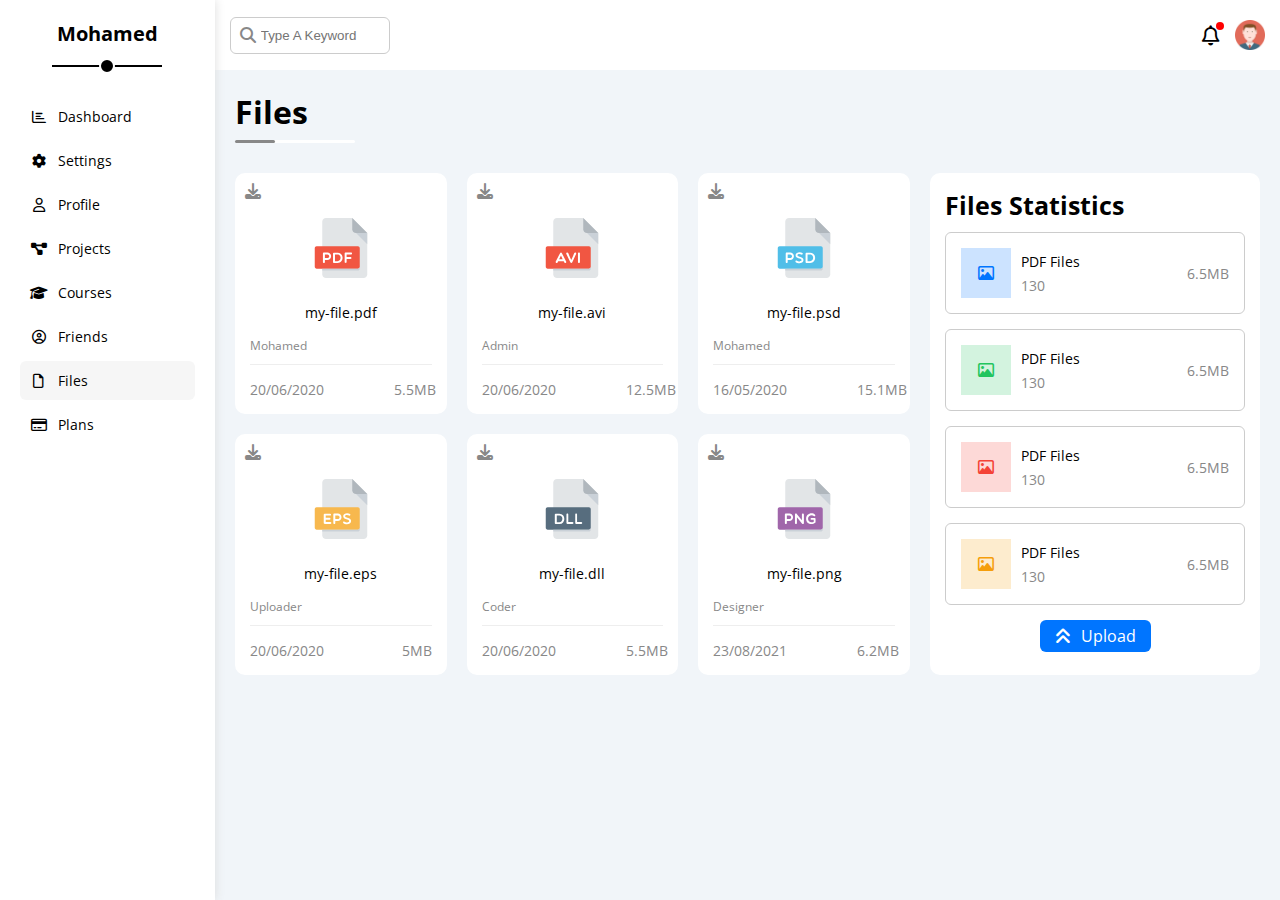
==== files.html @ 70c1d585 "Finish Project" ====
<!DOCTYPE html>
<html lang="en">
  <head>
    <meta charset="UTF-8" />
    <meta name="viewport" content="width=device-width, initial-scale=1.0" />
    <title>Files</title>
    <link rel="icon" type="image/x-icon" href="imgs/files.ico">
    <link rel="stylesheet" href="css/all.min.css" />
    <link rel="stylesheet" href="css/framework.css" />
    <link rel="stylesheet" href="css/master.css" />
    <link rel="preconnect" href="https://fonts.googleapis.com" />
    <link rel="preconnect" href="https://fonts.gstatic.com" crossorigin />
    <link
      href="https://fonts.googleapis.com/css2?family=Open+Sans:ital,wght@0,300;0,400;0,500;0,600;0,700;0,800;1,300;1,400;1,500;1,600;1,700;1,800&family=Work+Sans:ital,wght@0,300;0,700;1,200;1,400;1,800&display=swap"
      rel="stylesheet"
    />
  </head>

  <body>
    <div class="page d-flex">
      <div class="sidebar bg-white p-20 p-relative">
        <h3 class="p-relative txt-c mt-0">Mohamed</h3>
        <ul>
          <li>
            <a
              class="d-flex align-center fs-14 c-black rad-6 p-10"
              href="index.html"
            >
              <i class="fa-regular fa-chart-bar fa-fw"></i>
              <span class="hide-mobile">Dashboard</span>
            </a>
          </li>
          <li>
            <a
              class="d-flex align-center fs-14 c-black rad-6 p-10"
              href="settings.html"
            >
              <i class="fa-solid fa-gear fa-fw"></i>
              <span class="hide-mobile">Settings</span>
            </a>
          </li>
          <li>
            <a
              class="d-flex align-center fs-14 c-black rad-6 p-10"
              href="profile.html"
            >
              <i class="fa-regular fa-user fa-fw"></i>
              <span class="hide-mobile">Profile</span>
            </a>
          </li>
          <li>
            <a
              class=" d-flex align-center fs-14 c-black rad-6 p-10"
              href="projects.html"
            >
              <i class="fa-solid fa-diagram-project fa-fw"></i>
              <span class="hide-mobile">Projects</span>
            </a>
          </li>
          <li>
            <a
              class="d-flex align-center fs-14 c-black rad-6 p-10"
              href="courses.html"
            >
              <i class="fa-solid fa-graduation-cap fa-fw"></i>
              <span class="hide-mobile">Courses</span>
            </a>
          </li>
          <li>
            <a
              class="d-flex align-center fs-14 c-black rad-6 p-10"
              href="friends.html"
            >
              <i class="fa-regular fa-circle-user fa-fw"></i>
              <span class="hide-mobile">Friends</span>
            </a>
          </li>
          <li>
            <a
              class="active d-flex align-center fs-14 c-black rad-6 p-10"
              href="files.html"
            >
              <i class="fa-regular fa-file fa-fw"></i>
              <span class="hide-mobile">Files</span>
            </a>
          </li>
          <li>
            <a
              class="d-flex align-center fs-14 c-black rad-6 p-10"
              href="plans.html"
            >
              <i class="fa-regular fa-credit-card fa-fw"></i>
              <span class="hide-mobile">Plans</span>
            </a>
          </li>
        </ul>
      </div>
      <div class="content w-full">
        <!-- start Head -->
        <div class="head w-full p-15 between-flex bg-white">
          <div class="search p-relative">
            <input
              type="search"
              placeholder="Type A Keyword"
              class="p-10 rad-6"
            />
          </div>
          <div class="icon d-flex align-center">
            <div class="notification p-relative">
              <i class="fa-regular fa-bell fa-lg"></i>
            </div>
            <img src="imgs/avatar.png" alt="" />
          </div>
        </div>
        <!-- End Head -->
        <h1 class="p-relative">Files</h1>
        <div class="files-page d-flex gap-20 m-20">
          <div class="files m-0 d-grid gap-20 flex1">
            <div class="file-box p-relative rad-10 bg-white p-15">
              <i class="fa-solid fa-download c-grey"></i>
              <div class="txt-c mb-20 mt-30"><img class="img-60" src="imgs/pdf.svg" alt=""></div>
              <span class="d-block mb-15 fs-14 txt-c">my-file.pdf</span>
              <span class="d-block c-grey fs-12 mb-10">Mohamed</span>
              <div class="date between-flex bt-eee pt-15 c-grey fs-14 gap-70">
                <span class="d-block">20/06/2020</span>
                <span class="d-block">5.5MB</span>
              </div>
            </div>
            <div class="file-box p-relative rad-10 bg-white p-15">
              <i class="fa-solid fa-download c-grey"></i>
              <div class="txt-c mb-20 mt-30"><img class="img-60" src="imgs/avi.svg" alt=""></div>
              <span class="d-block mb-15 fs-14 txt-c">my-file.avi</span>
              <span class="d-block c-grey fs-12 mb-10">Admin</span>
              <div class="date between-flex bt-eee pt-15 c-grey fs-14 gap-70">
                <span class="d-block">20/06/2020</span>
                <span class="d-block">12.5MB</span>
              </div>
            </div>
            <div class="file-box p-relative rad-10 bg-white p-15">
              <i class="fa-solid fa-download c-grey"></i>
              <div class="txt-c mb-20 mt-30"><img class="img-60" src="imgs/psd.svg" alt=""></div>
              <span class="d-block mb-15 fs-14 txt-c">my-file.psd</span>
              <span class="d-block c-grey fs-12 mb-10">Mohamed</span>
              <div class="date between-flex bt-eee pt-15 c-grey fs-14 gap-70">
                <span class="d-block">16/05/2020</span>
                <span class="d-block">15.1MB</span>
              </div>
            </div>
            <div class="file-box p-relative rad-10 bg-white p-15">
              <i class="fa-solid fa-download c-grey"></i>
              <div class="txt-c mb-20 mt-30"><img class="img-60" src="imgs/eps.svg" alt=""></div>
              <span class="d-block mb-15 fs-14 txt-c">my-file.eps</span>
              <span class="d-block c-grey fs-12 mb-10">Uploader</span>
              <div class="date between-flex bt-eee pt-15 c-grey fs-14 gap-70">
                <span class="d-block">20/06/2020</span>
                <span class="d-block">5MB</span>
              </div>
            </div>
            <div class="file-box p-relative rad-10 bg-white p-15">
              <i class="fa-solid fa-download c-grey"></i>
              <div class="txt-c mb-20 mt-30"><img class="img-60" src="imgs/dll.svg" alt=""></div>
              <span class="d-block mb-15 fs-14 txt-c">my-file.dll</span>
              <span class="d-block c-grey fs-12 mb-10">Coder</span>
              <div class="date between-flex bt-eee pt-15 c-grey fs-14 gap-70">
                <span class="d-block">20/06/2020</span>
                <span class="d-block">5.5MB</span>
              </div>
            </div>
            <div class="file-box p-relative rad-10 bg-white p-15">
              <i class="fa-solid fa-download c-grey"></i>
              <div class="txt-c mb-20 mt-30"><img class="img-60" src="imgs/png.svg" alt=""></div>
              <span class="d-block mb-15 fs-14 txt-c">my-file.png</span>
              <span class="d-block c-grey fs-12 mb-10">Designer</span>
              <div class="date between-flex bt-eee pt-15 c-grey fs-14 gap-70">
                <span class="d-block">23/08/2021</span>
                <span class="d-block">6.2MB</span>
              </div>
            </div>
          </div>
          <div class="stat rad-10 m-0 bg-white p-15 ">
            <h3 class="fs-25 m-0 mb-10">Files Statistics</h3>
            <div class="box b-ccc align-center rad-6 p-15 w-300 mb-15">
              <i class="fa-regular fa-image  c-white center-flex square-50 mr-10"></i>
              <div class="info fs-14">
                <span class="d-block mb-5">PDF Files</span>
                <span class="d-block c-grey ">130</span>
              </div>
              <span class="d-block c-grey fs-14 ml-auto">6.5MB</span>
            </div>
            <div class="box b-ccc align-center rad-6 p-15 w-300 mb-15">
              <i class="fa-regular fa-image  c-white center-flex square-50 mr-10"></i>
              <div class="info fs-14">
                <span class="d-block mb-5">PDF Files</span>
                <span class="d-block c-grey fs-14">130</span>
              </div>
              <span class="d-block c-grey fs-14 ml-auto">6.5MB</span>
            </div>
            <div class="box b-ccc align-center rad-6 p-15 w-300 mb-15">
              <i class="fa-regular fa-image  c-white center-flex square-50 mr-10"></i>
              <div class="info fs-14">
                <span class="d-block mb-5">PDF Files</span>
                <span class="d-block c-grey fs-14">130</span>
              </div>
              <span class="d-block c-grey fs-14 ml-auto">6.5MB</span>
            </div>
            <div class="box b-ccc align-center rad-6 p-15 w-300 mb-15">
              <i class="fa-regular fa-image  c-white center-flex square-50 mr-10"></i>
              <div class="info fs-14">
                <span class="d-block mb-5">PDF Files</span>
                <span class="d-block c-grey fs-14">130</span>
              </div>
              <span class="d-block c-grey fs-14 ml-auto">6.5MB</span>
            </div>
            <a class=" c-white bg-blue center-flex w-fit  " href="#">
              <i class="fas fa-angle-double-up fa-2x go-up mr-10"></i><span class="d-block">Upload</span>
            </a>
          </div>
      </div>
    </div>
  </body>
</html>
---- css/framework.css ----
/* Start Variables */
:root {
  --main-animation: 0.7s linear;
  --main-transition: 0.3s;
  --blue-color: #0075ff;
  --blue-alt-color: #0d69d5;
  --orange-color: #f59e0b;
  --green-color: #22c55e;
  --red-color: #f44336;
  --grey-color: #888;
}
/* End Variables */
/* Start Global Rules */
html {
  scroll-behavior: smooth;
}
body {
  font-family: "Open Sans", sans-serif;
  margin: 0;
}
* {
  -webkit-box-sizing: border-box;
  -moz-box-sizing: border-box;
  box-sizing: border-box;
}
*:focus {
  outline: none;
}
a {
  text-decoration: none;
}
ul {
  list-style: none;
  margin: 0;
  padding: 0;
}
.of-hidden {
  overflow: hidden;
}
/* End Global Rules  */
/* start box */
.d-block {
  display: block;
}
.d-flex {
  display: flex;
}
.space-between {
  justify-content: space-between;
}
.f-wrap {
  flex-wrap: wrap;
}
.flex1 {
  flex: 1;
}
.flex2 {
  flex: 2;
}
.d-grid {
  display: grid;
}
.gap-5 {
  gap: 5px;
}
.gap-10 {
  gap: 10px;
}
.gap-20 {
  gap: 20px;
}
.gap-30 {
  gap: 30px;
}
.gap-40 {
  gap: 40px;
}
.gap-50 {
  gap: 50px;
}
.gap-60 {
  gap: 60px;
}
.gap-70 {
  gap: 70px;
}
.gap-80 {
  gap: 80px;
}
.gap-90 {
  gap: 90px;
}
.gap-100 {
  gap: 100px;
}
/* End box */
/* start shapes  */
.square-10{
  height: 10px;
  width: 10px;
}
.square-15{
  height: 15px;
  width: 15px;
}
.square-20{
  height: 20px;
  width: 20px;
}
.square-30{
  height: 30px;
  width: 30px;
}
.square-40{
  height: 40px;
  width: 40px;
}
.square-50{
  height: 50px;
  width: 50px;
}
.square-60{
  height: 60px;
  width: 60px;
}
/* End shapes  */
/* start  padding + Margin */
.p-5 {
  padding: 5px;
}
.p-10 {
  padding: 10px;
}
.p-15 {
  padding: 15px;
}
.p-20 {
  padding: 20px;
}
.p-30 {
  padding: 30px;
}
.p-40 {
  padding: 40px;
}
.p-50 {
  padding: 50px;
}
.pt-10 {
  padding-top: 10px;
}
.pt-15 {
  padding-top: 15px;
}
.pt-20 {
  padding-top: 20px;
}
.pt-30 {
  padding-top: 30px;
}
.pt-40 {
  padding-top: 40px;
}
.pt-50 {
  padding-top: 50px;
}
.pb-15 {
  padding-bottom: 15px;
}
.pb-10 {
  padding-bottom: 10px;
}
.pb-20 {
  padding-bottom: 20px;
}
.pb-30 {
  padding-bottom: 30px;
}
.pb-40 {
  padding-bottom: 40px;
}
.pb-50 {
  padding-bottom: 50px;
}
.pb-60 {
  padding-bottom: 60px;
}
.pl-5 {
  padding-left: 5px;
}
.pl-10 {
  padding-left: 10px;
}
.pl-20 {
  padding-left: 20px;
}
.pl-30 {
  padding-left: 30px;
}
.pl-40 {
  padding-left: 40px;
}
.pl-50{
  padding-left: 50px;
}
.pl-60{
  padding-left: 60px;
}
.pl-70{
  padding-left: 70px;
}
.m-0 {
  margin: 0px;
}
.m-15 {
  margin: 15px;
}
.m-20 {
  margin: 20px;
}
.mt-0 {
  margin-top: 0;
}
.mt-5 {
  margin-top: 5px;
}
.mt-10 {
  margin-top: 10px;
}
.mt-15 {
  margin-top: 15px;
}
.mt-20 {
  margin-top: 20px;
}
.mt-25 {
  margin-top: 25px;
}
.mt-30 {
  margin-top: 30px;
}
.mt-50 {
  margin-top: 50px;
}
.mr-10 {
  margin-right: 10px;
}
.mr-15 {
  margin-right: 15px;
}
.mr-20 {
  margin-right: 20px;
}
.mr-25 {
  margin-right: 25px;
}
.mr-30 {
  margin-right: 30px;
}
.mr-100 {
  margin-right: 100px;
}
.mr-150 {
  margin-right: 150px;
}
.mb-5 {
  margin-bottom: 5px;
}
.mb-10 {
  margin-bottom: 10px;
}
.mb-15 {
  margin-bottom: 15px;
}
.mb-25 {
  margin-bottom: 25px;
}
.mb-20 {
  margin-bottom: 20px;
}
.mb-30 {
  margin-bottom: 30px;
}
.mb-35 {
  margin-bottom: 35px;
}
.mb-40 {
  margin-bottom: 40px;
}
.ml-auto {
  margin-left: auto;
}
.ml--30 {
  margin-left: -30px;
}
.ml--25 {
  margin-left: -25px;
}
.ml--20 {
  margin-left: -20px;
}
.ml--10 {
  margin-left: -10px;
}
.ml--5 {
  margin-left: -5px;
}
.ml-5 {
  margin-left: 5px;
}
.ml-10 {
  margin-left: 10px;
}
.ml-15 {
  margin-left: 15px;
}
.ml-20 {
  margin-left: 20px;
}
.ml-30 {
  margin-left: 30px;
}
.ml-40 {
  margin-left: 40px;
}
.ml-100 {
  margin-left: 100px;
}
/* End padding + Margin */
/* start (bo) border + outline */
.b-n {
  border: none;
}
.b-ccc {
  border: 1px solid #ccc;;
}
.b-green {
  border: 1px solid green;;
}
.b2-green {
  border: 2px solid green;;
}
.b-white {
  border: 1px solid white;;
}
.b2-white {
  border: 2px solid white;;
}
.b3-white {
  border: 3px solid white;;
}
.b4-white {
  border: 4px solid white;;
}
.b5-white {
  border: 5px solid white;;
}
.bl-ccc {
  border-left: 1px solid #ccc;;
}
.bl-eee {
  border-left: 1px solid #eee;;
}
.bt-ccc{
  border-top: 1px solid #ccc;
}
.bt-eee{
  border-top: 1px solid #eee;
}
.bb-ccc{
  border-bottom: 1px solid #ccc;
}
.bb-eee{
  border-bottom: 1px solid #eee;
}
.otl-green{
  outline: 1px solid var(--green-color);
}
.otl2-green{
  outline: 2px solid var(--green-color);
}
.otl3-green{
  outline: 3px solid var(--green-color);
}
.otl3-blue{
  outline: 3px solid var(--blue-color);
}
.otl3-orange{
  outline: 3px solid var(--orange-color);
}
.otl4-green{
  outline: 4px solid var(--green-color);
}
.otl5-green{
  outline: 5px solid var(--green-color);
}
/* End (bo) border + outline + line-height */
/* Start Fonts */
.fs-10 {
  font-size: 10px;
}
.fs-11 {
  font-size: 11px;
}
.fs-12 {
  font-size: 12px;
}
.fs-13 {
  font-size: 13px;
}
.fs-14 {
  font-size: 14px;
}
.fs-15 {
  font-size: 15px;
}
.fs-16 {
  font-size: 16px;
}
.fs-17 {
  font-size: 17px;
}
.fs-18 {
  font-size: 18px;
}
.fs-19 {
  font-size: 19px;
}
.fs-20 {
  font-size: 20px;
}
.fs-25 {
  font-size: 25px;
}
.fs-30 {
  font-size: 30px;
}
.fs-40 {
  font-size: 40px;
}
.fs-45 {
  font-size: 45px;
}
.fs-50 {
  font-size: 50px;
}
.fw-bold {
  font-weight: bold;
}
.fw-normal {
  font-weight: normal;
}
.txt-c {
  text-align: center;
}
.Lh-1-3 {
line-height: 1.3;
}
.Lh-1-5 {
line-height: 1.5;
}
.Lh-1-6 {
line-height: 1.6;
}
/* End Fonts */
/* start color */
.bg-white {
  background-color: white;
}
.bg-blue {
  background-color: var(--blue-color);
}
.bg-twitter{
  background-color: #1da1f2;
}
.bg-facebook{
  background-color: var(--blue-color);
}
.bg-youtube{
  background-color: var(--red-color);
}
.bg-linkedin{
  background-color: #0077b5;
}
.bg-orange {
  background-color: var(--orange-color);
}
.bg-green {
  background-color: var(--green-color);
}
.bg-red {
  background-color:var(--red-color);
}
.bg-grey {
  background-color:var(--grey-color);
}
.bg-eee {
  background-color: #eee;
}
.bg-ccc {
  background-color: #ccc;
}
.bg-ddd {
  background-color: #ddd;
}
.bg-777 {
  background-color: #777;
}
.c-black {
  color: black;
}
.c-star {
  color: #ffa700;
}
.c-white {
  color: white;
}
.c-grey {
  color: var(--grey-color);
}
.c-blue {
  color: var(--blue-color);
}
.c-twitter{
  color: #1da1f2;
}
.c-facebook{
  color: var(--blue-color);
}
.c-youtube{
  color: var(--red-color);
}
.c-linkedin{
  color: #0077b5;
}
.c-orange {
  color: var(--orange-color);
}
.c-green {
  color: var(--green-color);
}
.c-red {
  color: var(--red-color);
}
.bg-eee {
  background-color: #eee;
}
/* End color */
/* Start opacity */
.opacity-01{
  opacity: 0.1;
}
.opacity-02{
  opacity: 0.2;
}
.opacity-03{
  opacity: 0.3;
}
.opacity-04{
  opacity: 0.4;
}
.opacity-05{
  opacity: 0.5;
}
.opacity-06{
  opacity: 0.6;
}
.opacity-07{
  opacity: 0.7;
}
.opacity-07{
  opacity: 0.7;
}
.opacity-08{
  opacity: 0.8;
}
.opacity-09{
  opacity: 0.9;
}
/* End opacity */
/* Start position */
.p-relative {
  position: relative;
}
.p-absolute {
  position: absolute;
}
/* End position */
/* Start width + height */
.img-30 {
  height: 30px;
}
.img-35 {
  height: 35px;
}
.img-40 {
  height: 40px;
}
.img-50 {
  height: 50px;
}
.img-60 {
  height: 60px;
}
.img-70 {
  height: 70px;
}
.img-80 {
  height: 80px;
}
.img-100 {
  height: 100px;
}
.img-180 {
  height: 180px;
}
.img-250 {
  height: 250px;
}
.img-500 {
  height: 500px;
}
.w-full {
  width: 100%;
}
.w-fit {
  width: fit-content;
}
.w-40 {
  width: 40px;
}
.w-50 {
  width: 50px;
}
.w-60 {
  width: 60px;
}
.w-70 {
  width: 70px;
}
.w-80 {
  width: 80px;
}
.w-90 {
  width: 90px;
}
.w-180 {
  width: 180px;
}
.w-300 {
  width: 300px;
}
.h-full {
  height: 100%;
}
/* End width + height */
/* start border */
.rad-6 {
  border-radius: 6px;
}
.rad-10 {
  border-radius: 10px;
}
.rad-circle {
  border-radius: 50%;
}
.rad-half {
  border-radius: 50%;
}
/* End border */
/* start Media */
@media (max-width: 767px) {
  .hide-mobile {
    display: none;
  }
  .txt-c-mobile {
    text-align: center;
  }
  .block-mobile {
    display: block;
  }
  .col-mobile {
    display: flex;
    flex-direction: column;
    gap: 15px;
    text-align: center;
  }
}
/* End Media */
/* start components */
.between-flex {
  display: flex;
  align-items: center;
  justify-content: space-between;
}
.center-flex {
  display: flex;
  align-items: center;
  justify-content: center;
}
.around-flex {
  display: flex;
  align-items: center;
  justify-content: space-around;
}
.align-center {
  display: flex;
  align-items: center;
}
.end-center {
  display: flex;
  align-items: center;
  justify-content: end;
}
.span-btn {
  font-size: 13px;
  background: #ddd;
  border-radius: 6px;
  padding: 4px 8px;
  display: block;
  width: fit-content;
}
.btn-shape {
  position: relative;
  display: block;
  font-size: 14px;
  border-radius: 6px;
  width: fit-content;
  padding: 4px 10px;
  transition: var(--main-transition);
  border: none;
}
.btn-shape::before {
  content: "";
  position: absolute;
  top: 0;
  left: 0;
  width: 100%;
  height: 100%;
  background-color: rgba(255, 255, 255, 0.5);
  opacity: 0;
  transform: scale(1);
  border-radius: 50%;
}
.btn-shape:hover {
  animation: shine var(--main-animation);
}
/* End components */
/* start animation */
@keyframes bounce {
  0%,
  50%,
  100% {
    transform: translateY(-3px);
  }
  25% {
    transform: translateY(0);
  }
  75% {
    transform: translateY(3);
  }
}
@keyframes change-color {
  from {
    background-color: var(--blue-color);
  }
  to {
    background-color: white;
  }
}
@keyframes flicker {
  0% {
    opacity: 1;
  }
  50% {
    opacity: 0.5;
  }
  100% {
    opacity: 1;
  }
}
@keyframes shine {
  0% {
    opacity: 0;
    transform: scale(1);
  }
  50% {
    opacity: 1;
    transform: scale(1.5);
  }
  100% {
    opacity: 0;
    transform: scale(1);
  }
}
@keyframes mlt-color {
  0% {
   color: var(--blue-alt-color);
  }
  10% {
   color: var(--grey-color);
  }
  20% {
   color: var(--green-color);
  }
  30% {
   color: var(--orange-color);
  }
  40% {
   color: var(--red-color);
  }
  50% {
    color: rgb(3, 137, 47);
  }
  60% {
    color: rgb(124, 15, 95);
  }
  70% {
    color: rgb(82, 17, 139);
  }
  80% {
    color: rgb(101, 156, 18);
  }
  90% {
    color: rgb(35, 1, 20);
  }
  100% {
    color: rgb(202, 95, 38);
  }
}

/* End animation */
---- css/master.css ----
/* Start Global Rules */
html {
  scroll-behavior: smooth;
}
body {
  font-family: "Open Sans", sans-serif;
  margin: 0;
}
* {
  -webkit-box-sizing: border-box;
  -moz-box-sizing: border-box;
  box-sizing: border-box;
}
*:focus {
  outline: none;
}
a {
  text-decoration: none;
}
ul {
  list-style: none;
  margin: 0;
  padding: 0;
}
::-webkit-scrollbar {
  width: 15px;
}
::-webkit-scrollbar-track {
  background-color: white;
}
::-webkit-scrollbar-thumb {
  border-radius: 2.5px;
  background-color: var(--blue-color);
}
::-webkit-scrollbar-thumb:hover {
  background-color: var(--blue-alt-color);
}
.container {
  padding-left: 15px;
  padding-right: 15px;
  margin-left: auto;
  margin-right: auto;
}
/* small*/
@media (min-width: 768px) {
  .container {
    width: 750px;
  }
}
/* Medium*/
@media (min-width: 992px) {
  .container {
    width: 970px;
  }
}
/* large*/
@media (min-width: 1200px) {
  .container {
    width: 1170px;
  }
}
/* End Global Rules */
/* Start Variables */
:root {
  --main-animation: 0.7s linear;
  --main-transition: 0.3s;
  --blue-color: #0075ff;
  --blue-alt-color: #0d69d5;
  --orange-color: #f59e0b;
  --green-color: #22c55e;
  --red-color: #f44336;
  --grey-color: #888;
}
/* End Variables */
/* start component */
.toggle-checkbox {
  -webkit-appearance: none;
  appearance: none;
  display: none;
}
.toggle-switch {
  height: 30px;
  width: 80px;
  background: #ccc;
  border-radius: 48px;
  position: relative;
}
.toggle-switch::before {
  font-family: var(--fa-style-family-classic);
  font-weight: 900;
  content: "\f00d";
  height: 24px;
  width: 24px;
  border-radius: 50%;
  background-color: white;
  color: #ccc;
  display: flex;
  align-items: center;
  justify-content: center;
  position: absolute;
  top: 3px;
  left: 3px;
  cursor: pointer;
  transition: var(--main-transition);
}
.toggle-checkbox:checked + .toggle-switch {
  background-color: var(--blue-color);
}
.toggle-checkbox:checked + .toggle-switch::before {
  color: var(--blue-color);
  content: "\f00c";
  left: 53px;
}

.setting :disabled {
  cursor: no-drop;
  background-color: #f0f2f8;
  color: #bbb;
}
/* End component */
/* start sidebar  */
.page {
  background-color: #f1f5f9;
  min-height: 100vh;
}
.sidebar {
  width: 250px;
  box-shadow: 0px 0px 10px #ddd;
}
.sidebar > h3 {
  margin-bottom: 50px;
}
@media (max-width: 767px) {
  .sidebar {
    width: 80px;
    padding: 10px;
  }
  .sidebar > h3 {
    font-size: 8px;
    margin-bottom: 10px;
  }
}
@media (min-width: 768px) {
  .sidebar > h3::before,
  .sidebar > h3::after {
    content: "";
    position: absolute;
    background: black;
    transform: translateX(-50%);
    left: 50%;
  }
  .sidebar > h3::before {
    width: 110px;
    height: 2px;
    bottom: -20px;
  }
  .sidebar > h3::after {
    bottom: -27px;
    height: 12px;
    width: 12px;
    border-radius: 50%;
    border: 2px solid white;
  }
}
.sidebar > ul a {
  margin-bottom: 5px;
  gap: 10px;
  transition: var(--main-transition);
}
.sidebar > h3 {
  font-size: 20px;
  margin-bottom: 50px;
}
@media (max-width: 767px) {
  .sidebar > ul a {
    margin: 0 auto 5px;
    width: fit-content;
  }
  .sidebar > h3 {
    font-size: 8px;
    margin-bottom: 10px;
  }
}
.sidebar > ul a:hover,
.sidebar > ul a.active {
  background-color: #f6f6f6;
}
/* End sidebar  */
/* start Head */
.content {
  overflow: hidden;
}
.head {
  height: 70px;
}
.head .search::before {
  content: "\f002";
  font-weight: 900;
  position: absolute;
  top: 50%;
  left: 10px;
  color: var(--grey-color);
  transform: translateY(-50%);
  font-family: var(--fa-style-family-classic);
}
.head .search input {
  padding-left: 30px;
  border: 1px solid #ccc;
  width: 160px;
  transition: var(--main-transition);
}
.head .search input:focus {
  width: 200px;
}
.head .search input::placeholder {
  transition: var(--main-transition);
}
.head .search input:focus::placeholder {
  opacity: 0;
}
.head .icon .notification::before {
  content: "";
  position: absolute;
  background-color: red;
  width: 8px;
  height: 8px;
  border-radius: 50%;
  top: -2px;
  left: 14px;
}
.head .icon img {
  height: 30px;
  width: 30px;
  margin-left: 15px;
}
h1 {
  margin: 20px 20px 40px;
}
h1::after,
h1::before {
  content: "";
  position: absolute;
  border-radius: 5px;
  bottom: -10px;
  left: 0;
  height: 3px;
}
h1::after {
  width: 40px;
  background: var(--grey-color);
}
h1::before {
  width: 120px;
  background: white;
}
/* End Head */
/* Start Dashboard Page */
/* Start wrapper */
.wrapper {
  grid-template-columns: repeat(auto-fill, minmax(450px, 1fr));
  margin: 20px;
}
@media (max-width: 767px) {
  .wrapper {
    grid-template-columns: minmax(200px, 1fr);
    margin: 0 10px;
  }
}
.wrapper h2 {
  animation: mlt-color 5s linear infinite alternate-reverse;
}
/* Start welcome widget*/
.welcome {
  overflow: hidden;
}
.welcome .intro img {
  width: 200px;
  margin: 0 0 -10px 0;
}
@media (max-width: 767px) {
  .welcome .intro img {
    display: none;
  }
}
.welcome > img {
  width: 64px;
  height: 64px;
  border-radius: 50%;
  padding: 3px;
  box-shadow: 0 0 5px #ddd;
  margin: -32px 0 0 20px;
}
@media (max-width: 767px) {
  .welcome > img {
    margin-left: 0;
  }
}
.welcome .body {
  padding: 20px 0;
  border-top: 1px solid #eee;
  border-bottom: 1px solid #eee;
  margin: 50px 0;
}
.welcome .body > div {
  flex: 1;
}
@media (max-width: 767px) {
  .welcome .body > div:not(:last-child) {
    margin-bottom: 35px;
  }
}
.welcome .visit {
  margin: 0 15px 15px auto;
  transition: var(--main-transition);
}
.welcome .visit::before {
  content: "";
  position: absolute;
  top: 0;
  left: 0;
  width: 100%;
  height: 100%;
  background-color: rgba(255, 255, 255, 0.5);
  opacity: 0;
  transform: scale(1);
  border-radius: 50%;
}
.welcome .visit:hover {
  background-color: var(--blue-alt-color);
  animation: shine var(--main-animation);
}
/* End welcome widget */
/* start Quick Draft widget*/
.quick-draft textarea {
  resize: none;
  min-height: 180px;
}
.quick-draft .save {
  background-color: var(--blue-color);
  margin: 0 15px 15px auto;
}
.quick-draft .save:hover {
  background-color: var(--blue-alt-color);
}
/* End Quick Draft widget*/
/* Start Yearly Targets widget*/
.targets .target-row .icon {
  width: 80px;
  height: 80px;
  margin-right: 15px;
}
.targets .target-row .details .progress {
  height: 4px;
  border-radius: 6px;
}
.targets .target-row .details .progress > span {
  height: 100%;
  position: absolute;
  top: 0;
  left: 0;
}
.targets .target-row .details .progress > span span {
  position: absolute;
  top: -30px;
  right: -16px;
  padding: 3px 5px;
  font-size: 12px;
  color: white;
  border-radius: 6px;
}
.targets .target-row .details .progress > span span:after {
  content: "";
  position: absolute;
  bottom: -15px;
  left: 50%;
  border-width: 10px;
  border-style: solid;
  border-color: transparent;
  border-top-color: var(--blue-color);
  transform: translateX(-50%);
}
.targets .money .details .progress > span span:after {
  border-top-color: var(--blue-color);
}
.targets .project .details .progress > span span:after {
  border-top-color: var(--orange-color);
}
.targets .user .details .progress > span span:after {
  border-top-color: var(--green-color);
}
.money .icon,
.money .progress {
  background-color: rgb(0 117 255 / 20%);
}
.targets .project .icon,
.targets .project .progress {
  background-color: rgb(245 158 11 / 20%);
}
.user .icon,
.user .progress {
  background-color: rgb(34 197 94 / 20%);
}
/* End Yearly Targets widget*/
/* start tickets widget*/
.tickets .card {
  width: calc(50% - 10px);
  border: 1px solid #ddd;
}
@media (max-width: 767px) {
  .tickets .card {
    width: 100%;
  }
}
/* End tickets widget*/
/* start Latest News widget*/
.news .news-row:not(:last-of-type) {
  border-bottom: 1px solid #ccc;
  padding-bottom: 20px;
  margin-bottom: 20px;
}
.news .news-row img {
  transform: rotate(-5deg);
  transition: var(--main-transition);
}
.news .news-row:hover img {
  transform: scale(1.1) rotate(0deg);
}
.news .news-row span {
  margin-left: auto;
  background: #ddd;
}
@media (max-width: 767px) {
  .news .news-row span {
    margin: 0 auto;
  }
}
/* End Latest News widget*/
/* start tasks widget*/
.tasks .task-row:not(:last-of-type) {
  border-bottom: 1px solid #eee;
  padding-bottom: 10px;
  margin-bottom: 15px;
}
.tasks .delete {
  cursor: pointer;
  transition: var(--main-transition);
}
.tasks .delete:hover {
  color: var(--red-color);
}
.tasks .deleted {
  text-decoration: line-through;
  opacity: 0.2;
}
.tasks .deleted + i {
  opacity: 0.2;
}

/* End tasks widget*/
/* start Uploads widget*/
.uploads ul li:not(:last-child) {
  margin-bottom: 25px;
}
.uploads ul li img {
  opacity: 0.5;
  transition: var(--main-transition);
}
.uploads ul li:hover img {
  transform: rotate(5deg) scale(1.1);
  opacity: 1;
}
/* End Uploads widget*/
/* Start last project widget*/
.last-project {
  overflow: hidden;
}
.last-project .launch-icon {
  position: absolute;
  opacity: 0.08;
  bottom: 0;
  right: 0;
  transition: 1s;
}
.last-project:hover .launch-icon {
  bottom: 600px;
}
.last-project ul::after {
  content: "";
  position: absolute;
  width: 2px;
  height: calc(100% - 20px);
  background-color: var(--blue-color);
  left: 25px;
  top: 50%;
  transform: translate(-50%, -50%);
}
.last-project ul li {
  margin: 0 0 25px 50px;
  font-weight: bold;
  position: relative;
}
.last-project ul li::before {
  content: "";
  position: absolute;
  left: -25px;
  top: 50%;
  transform: translate(-50%, -50%);
  width: 20px;
  height: 20px;
  border-radius: 50%;
  border: 2px solid white;
  background-color: white;
  outline: 2px solid var(--blue-color);
  z-index: 1;
}
.last-project ul li.done::before {
  background-color: var(--blue-color);
}
.last-project ul li.current::before {
  animation: change-color 0.8s infinite alternate;
}
.last-project ul li:last-of-type {
  margin: 0 0 0 50px;
}
/* End last project widget*/
/* start Reminders widget */
.reminders li {
  z-index: 1;
  transition: var(--main-transition);
}
.reminders li:hover {
  color: white;
  font-weight: bold;
}
.reminders li:hover span {
  color: black;
}
.reminders li::before {
  content: "";
  position: absolute;
  left: 0;
  top: 50%;
  transform: translateY(-50%);
  width: 15px;
  height: 15px;
  border-radius: 50%;
}
.reminders li::after {
  content: "";
  position: absolute;
  left: 28px;
  top: 50%;
  transform: translateY(-50%);
  width: 2px;
  height: 100%;
  z-index: -1;
  transition: var(--main-transition);
}
.reminders li:hover::after {
  width: 330px;
  height: calc(100% + 4px);
}
.reminders li:nth-child(1):before,
.reminders li:nth-child(1)::after {
  background-color: var(--blue-color);
}
.reminders li:nth-child(2):before,
.reminders li:nth-child(2)::after {
  background-color: var(--green-color);
}
.reminders li:nth-child(3):before,
.reminders li:nth-child(3)::after {
  background-color: var(--orange-color);
}
.reminders li:nth-child(4):before,
.reminders li:nth-child(4)::after {
  background-color: var(--red-color);
}
/* End Reminders widget */
/* start Latest Post */
/* .......Noting */
/* End Latest Post */
/* Start Social Media State*/
.social-state .box {
  padding-left: 70px;
}
.social-state i {
  width: 52px;
  position: absolute;
  top: 0;
  left: 0;
  transition: var(--main-transition);
}
.social-state i:hover {
  transform: rotate(5deg);
}
.social-state .twitter {
  background-color: rgb(29 161 242 / 20%);
  color: #1da1f2;
}
.social-state .twitter i,
.social-state .twitter a {
  background-color: #1da1f2;
}
.social-state .facebook {
  background-color: rgb(0 117 255 / 20%);
  color: var(--blue-color);
}
.social-state .facebook i,
.social-state .facebook a {
  background-color: var(--blue-color);
}
.social-state .youtube {
  background-color: rgb(244 67 54 / 20%);
  color: var(--red-color);
}
.social-state .youtube i,
.social-state .youtube a {
  background-color: var(--red-color);
}
.social-state .linkedin {
  background-color: rgb(0 119 181 / 20%);
  color: #0077b5;
}
.social-state .linkedin i,
.social-state .linkedin a {
  background-color: #0077b5;
}
/* End Social Media State */
/* End wrapper */
/* Start Project */
.responsive-table {
  overflow-x: auto;
}
table {
  min-width: 1000px;
  border: 1px solid #eee;
  border-spacing: 0px;
}
table td {
  padding: 15px;
}
table thead td {
  font-weight: bold;
  background-color: #eee;
}
table tbody td {
  border-bottom: 1px solid #eee;
  border-left: 1px solid #eee;
  transition: var(--main-transition);
}
table tbody tr:hover td {
  background-color: #faf7f6;
}
table tbody tr td:nth-child(4) {
  transition: var(--main-transition);
}
table tbody tr:hover td:nth-child(4) {
  text-decoration: underline;
  font-family: "Font Awesome 6 Brands";
}
table img {
  width: 32px;
  height: 32px;
  border-radius: 50%;
}
table img:not(:first-child) {
  margin-left: -20px;
  transition: var(--main-transition);
}
table tbody tr:hover img:not(:first-child) {
  margin: 0;
}
table span.label {
  font-size: 11px;
}
/* End Project */
/* End Dashboard Page */
/* Start settings Page */
.settings {
  grid-template-columns: repeat(auto-fill, minmax(450px, 1fr));
  margin: 20px;
}
@media (max-width: 767px) {
  .settings {
    grid-template-columns: minmax(200px, 1fr);
    margin: 0 10px;
  }
}
.settings h2 {
  animation: mlt-color 5s linear infinite alternate-reverse;
}
/* Start settings Page */
/* Start General Control */
/* Start Site Control */
.site-control textarea {
  resize: none;
  height: 150px;
}
.site-control textarea::placeholder {
  transition: var(--main-transition);
}
.site-control textarea:focus::placeholder {
  opacity: 0;
}
/* End Site Control */
.general-control input::placeholder {
  transition: var(--main-transition);
}
.general-control input:focus::placeholder {
  opacity: 0;
}
.general-control textarea::placeholder {
  transition: var(--main-transition);
}
.general-control textarea:focus::placeholder {
  opacity: 0;
}
.general-control button {
  color: var(--blue-color);
  font-size: 24px;
  font-family: cursive;
  font-weight: bold;
  cursor: pointer;
}
/* End General Control */
/* Start Security Info */
.security-info > div:not(:last-child) {
  border-bottom: 1px solid #f0f4f8;
  padding-bottom: 21px;
}
.security-info button {
  font-size: 14px;
  font-family: cursive;
  font-weight: bold;
  cursor: pointer;
  color: white;
}
/* End Security Info */
/* Start Social info */
.social-info > div i {
  height: 40px;
  width: 40px;
  background-color: #f6f6f6;
  border: 1px solid #ddd;
  border-right: none;
  border-radius: 6px 0 0 6px;
  transition: var(--main-transition);
}
.social-info > div input {
  height: 40px;
  width: 40px;
  background-color: #f6f6f6;
  border: 1px solid #ddd;
  border-radius: 0 6px 6px 0;
  padding-left: 15px;
}
.social-info ::placeholder {
  color: #777;
  transition: var(--main-transition);
}
.social-info input:focus::placeholder {
  opacity: 0;
}
.social-info div:nth-of-type(1):focus-within i {
  color: #1da1f2;
}
.social-info div:nth-of-type(2):focus-within i {
  color: var(--blue-color);
}
.social-info div:nth-of-type(3):focus-within i {
  color: #0077b5;
}
.social-info div:nth-of-type(4):focus-within i {
  color: var(--red-color);
}
/* End Social info */
/* Start Widgets Control */
.widget-control .control input[type="checkbox"] {
  -webkit-appearance: none;
  appearance: none;
}
.widget-control .control label {
  cursor: pointer;
  padding-left: 30px;
  position: relative;
}
.widget-control .control label::before,
.widget-control .control label::after {
  top: 50%;
  left: 0;
  position: absolute;
  border-radius: 6px;
  margin-top: -8.5px;
}
.widget-control .control label::before {
  content: "";
  width: 15px;
  height: 15px;
  border: 2px solid var(--grey-color);
  transition: var(--blue-alt-color);
}
.widget-control .control label:hover::before {
  border-color: var(--blue-alt-color);
}
.widget-control .control label::after {
  content: "\f00c";
  font-weight: 900;
  font-family: "FontAwesome";
  display: flex;
  align-items: center;
  justify-content: center;
  font-size: 14px;
  width: 19px;
  height: 19px;
  background: var(--blue-color);
  color: white;
  transform: scale(0) rotate(360deg);
  transition: var(--main-transition);
}
.widget-control .control input[type="checkbox"]:checked + label::after {
  transform: scale(1) rotate(0);
}
/* End Widgets Control */
/* Start Backup Manger */
.backup-manger input[type="radio"] {
  -webkit-appearance: none;
  appearance: none;
}
.backup-manger .control label {
  position: relative;
  cursor: pointer;
  padding-left: 30px;
}
.backup-manger .control label::before {
  content: "";
  position: absolute;
  width: 18px;
  height: 18px;
  border-radius: 50%;
  border: 2px solid var(--grey-color);
  top: 50%;
  left: 0;
  margin-top: -11px;
  transition: var(--main-transition);
}
.backup-manger .control input[type="radio"]:checked + label::before {
  border-color: var(--blue-color);
}
.backup-manger .control label:hover::before {
  border-color: var(--blue-alt-color);
}
.backup-manger .control label::after {
  content: "";
  position: absolute;
  width: 12px;
  height: 12px;
  border-radius: 50%;
  background-color: var(--blue-color);
  top: 5px;
  left: 5px;
  transform: scale(0);
  transition: var(--main-transition);
}
.backup-manger .control input[type="radio"]:checked + label::after {
  transform: scale(1);
}
@media (max-width: 767px) {
  .backup-manger .servers {
    flex-wrap: wrap;
  }
}
.backup-manger .servers .server {
  border: 2px solid var(--grey-color);
  /* position: relative; */
}
.backup-manger .servers .server label {
  cursor: pointer;
}
.backup-manger .servers input[type="radio"]:checked + .server {
  border-color: var(--blue-color);
  color: var(--blue-color);
}
/* End Backup Manger */
/* End Sittings Page */
/* Start Profile Page */
/* Start information widget */
.profile-page .other-data .skills {
  width: 245px;
}
.profile-page .other-data .skills .line {
  transition: var(--main-transition);
}
.profile-page .other-data .skills .line:hover {
  gap: 50px;
  font-weight: bold;
  color: rgb(119, 110, 110);
}
@media (max-width: 767px) {
  .info {
    flex-direction: column;
  }
}
.info .avatar .progress {
  position: relative;
  background-color: #c9d1d9;
  width: 140px;
  height: 4px;
  margin: 0 auto;
  margin-bottom: 10px;
  border-radius: 10px;
  overflow: hidden;
}
.info .avatar .progress span {
  position: absolute;
  background-color: var(--blue-color);
  height: 100%;
  left: 0;
  border-radius: 10px;
}
.info .about .box {
  flex-wrap: wrap;
  transition: var(--main-transition);
}
.info .about .box:hover {
  background-color: #eee;
}
.info .about .box:not(:last-of-type) {
  border-bottom: 2px solid #eee;
}
.info .about .box > div {
  min-width: 250px;
  padding: 10px 0 0;
}
.info .about .box > div label .toggle-switch {
  height: 20px;
}
@media (max-width: 767px) {
  .info .about .box > div label .toggle-switch {
    margin: 0 auto;
  }
}
.info .about .box > div label .toggle-switch::before {
  width: 16px;
  height: 16px;
  top: 2px;
}
.info
  .about
  .box
  > div
  label
  .toggle-checkbox:checked
  + .toggle-switch::before {
  left: 61px;
}
@media (min-width: 768px) {
  .info .about::before {
    content: "";
    position: absolute;
    top: 50%;
    left: 0;
    transform: translateY(-50%);
    width: 2px;
    height: calc(100% - 50px);
    background-color: #eee;
  }
}
/* End information widget */
/* Start Other Data */
/* Start Skills */
/* ** Noting **/
/* End Skills */
/* Start Activities */
.activities .row-activities {
  margin-bottom: 15px;
}
@media (max-width: 767px) {
  .activities .row-activities {
    flex-direction: column;
  }
}
.activities .row-activities img {
  margin-right: 10px;
}
.activities .row-activities .date {
  margin-left: auto;
  text-align: right;
}
@media (max-width: 767px) {
  .activities .row-activities img {
    margin: 0;
    margin-bottom: 15px;
  }
  .activities .row-activities .date {
    margin-top: 20px;
  }
}
/* End Activities */
/* End Other Data */
/* End Profile Page */
/* Start Projects Page */
.projects-page {
  grid-template-columns: repeat(auto-fill, minmax(450px, 1fr));
  margin: 20px;
}
.projects-page .widget-dash .skills span {
  transition: var(--main-transition);
}
.projects-page .widget-dash:hover .skills span {
  font-weight: bold;
  margin-right: 10px;
}
@media (max-width: 767px) {
  .projects-page {
    grid-template-columns: minmax(200px, 1fr);
    margin: 0 10px;
  }
}
.projects-page .widget-dash {
  transition: var(--main-transition);
}
.projects-page .widget-dash:hover {
  box-shadow: 0px 0px 10px #ccc;
}
.projects-page .widget-dash h3 {
  transition: var(--main-transition);
}
.projects-page .widget-dash:hover h3 {
  animation: mlt-color 2.5s linear infinite;
  font-weight: bold;
}
.projects-page .widget-dash > span {
  position: absolute;
  top: 5px;
  right: 5px;
}
@media (max-width: 767px) {
  .projects-page .widget-dash .team {
    display: flex;
    gap: 20px;
    justify-content: center;
  }
  .projects-page .widget-dash a:not(:first-of-type) img {
    margin-left: 0;
  }
  .projects-page .widget-dash:hover a:hover img {
    transform: scale(1.5);
  }
  .projects-page .widget-dash .skills {
    flex-wrap: wrap;
    justify-content: center;
  }
  .projects-page .widget-dash .skills span {
    margin-bottom: 5px;
  }
}
.projects-page .widget-dash .team {
  position: relative;
  min-height: 80px;
}
.projects-page .widget-dash .team a {
  position: absolute;
  top: 0;
  left: 0;
}
.projects-page .widget-dash .team a:nth-child(2) {
  left: 25px;
}
.projects-page .widget-dash .team a:nth-child(3) {
  left: 50px;
}
.projects-page .widget-dash .team a:nth-child(4) {
  left: 75px;
}
.projects-page .widget-dash .team a:nth-child(5) {
  left: 100px;
}
.projects-page .widget-dash .team a:hover {
  z-index: 1000;
}
.projects-page .widget-dash .team img {
  border: 2px solid white;
}

.projects-page .widget-dash .progress {
  width: 200px;
  height: 8px;
}
.projects-page .widget-dash .progress span {
  position: absolute;
  height: 100%;
  left: 0;
}
/* End Projects Page */
/* Start Courses Page */
.course-page {
  grid-template-columns: repeat(auto-fill, minmax(300px, 1fr));
  margin: 20px;
}
@media (max-width: 767px) {
  .course-page {
    grid-template-columns: minmax(200px, 1fr);
    margin: 0 10px;
  }
}
.course-page > .card .details a {
  transition: var(--main-transition);
}
@media (min-width: 768px) {
  .course-page > .card {
    transition: var(--main-transition);
  }
  .course-page > .card:hover {
    transform: translateY(-10px);
    box-shadow: 0px 0px 10px #ccc;
  }
}
.course-page > .card:hover .details a {
  animation: flicker 1.5s infinite;
  background-color: var(--blue-alt-color);
}
.course-page > .card > .avatar {
  position: absolute;
  top: 20px;
  left: 20px;
}
.course-page > .card > .details .btn {
  display: block;
  background-color: var(--blue-color);
  padding: 4px 10px;
  color: white;
  border-radius: 6px;
  position: absolute;
  height: 31px;
  top: -15px;
  left: 50%;
  transform: translateX(-50%);
}
/* End Courses Page */
/* Start Friends Page */
.friends-page {
  grid-template-columns: repeat(auto-fill, minmax(300px, 1fr));
  margin: 20px;
}
@media (max-width: 767px) {
  .friends-page {
    grid-template-columns: minmax(200px, 1fr);
    margin: 0 10px;
  }
}
.friends-page .card-friend .contact {
  position: absolute;
  top: 10px;
  left: 10px;
}
.friends-page .card-friend .contact a {
  transition: var(--main-transition);
}
.friends-page .card-friend .contact a:hover {
  color: white;
  background-color: var(--blue-color);
  transform: scale(1.3);
}
.friends-page .card-friend .date .action a:first-of-type span {
  background-color: var(--blue-color);
}
.friends-page .card-friend .date .action a:last-of-type span {
  background-color: var(--red-color);
}
/* End Friends Page */
/* Start Files Page */
.files-page {
  display: flex;
}
.files-page .files {
  grid-template-columns: repeat(auto-fill, minmax(200px, 1fr));
}
@media (max-width: 767px) {
  .files-page .files {
    grid-template-columns: minmax(200px, 1fr);
    margin: 0 10px;
  }
}
.files-page .files .file-box i {
  position: absolute;
  top: 10px;
  left: 10px;
}
.files-page .files .file-box img {
  transition: var(--main-transition);
}
.files-page .files .file-box:hover img {
  transform: rotate(5deg) scale(1.2);
}
.files-page .stat .box{
  transition: var(--main-transition);
}
.files-page .stat .box:hover{
  box-shadow: 0 0 10px #ccc;
  transform: scale(1.1);
}
.files-page .stat .box:nth-of-type(1) i{
  background-color: rgb(0 117 255 / 20%);
  color: var(--blue-color);
}
.files-page .stat .box:nth-of-type(2) i{
  background-color: rgb(34 197 94 / 20%);
color: var(--green-color);
}
.files-page .stat .box:nth-of-type(3) i{
  background-color: rgb(244 67 54 / 20%);
  color: var(--red-color);
}
.files-page .stat .box:nth-of-type(4) i{
color: var(--orange-color);
background-color: rgb(245 158 11 / 20%);
}
.files-page .stat a{
  padding: 5px 15px;
  border-radius: 6px;
  margin: 0 auto;
}
.files-page .stat .go-up{
  color: white;
  font-size: 18px;
}
.files-page .stat a:hover .go-up {
  animation: bounce 1s infinite;
}
/* End Files Page */
/* Start Plans Page */
.plans-page {
  grid-template-columns: repeat(auto-fill, minmax(450px, 1fr));
}
@media (max-width: 767px) {
  .plans-page {
    grid-template-columns: minmax(200px, 1fr);
    margin: 0 10px;
  }
}
.plans-page .info span::before {
  content: "\24";
  font-size: 25px;
  position: absolute;
  top: -5px;
  left: 145px;
  font-family: inherit;
  font-weight: 400;
}
.plans-page .type a {
  margin-top: 15px;
  font-size: 20px;
  color: white;
  font-weight: bold;
  transition: var(--main-transition);
}

.plans-page .free a{
  background: var(--green-color);
} 
.plans-page .free a:hover{
  background-color :rgb(34 197 94 / 90%);
}
.plans-page .basic a{
  background: var(--blue-color);
} 
.plans-page .basic a:hover{
  background: rgb(0 117 255 / 90%);
}
.plans-page .premium a{
  background: var(--orange-color);
} 
.plans-page .premium a:hover{
  background: rgb(245 158 11 / 90%);
}
/* End Plans Page */
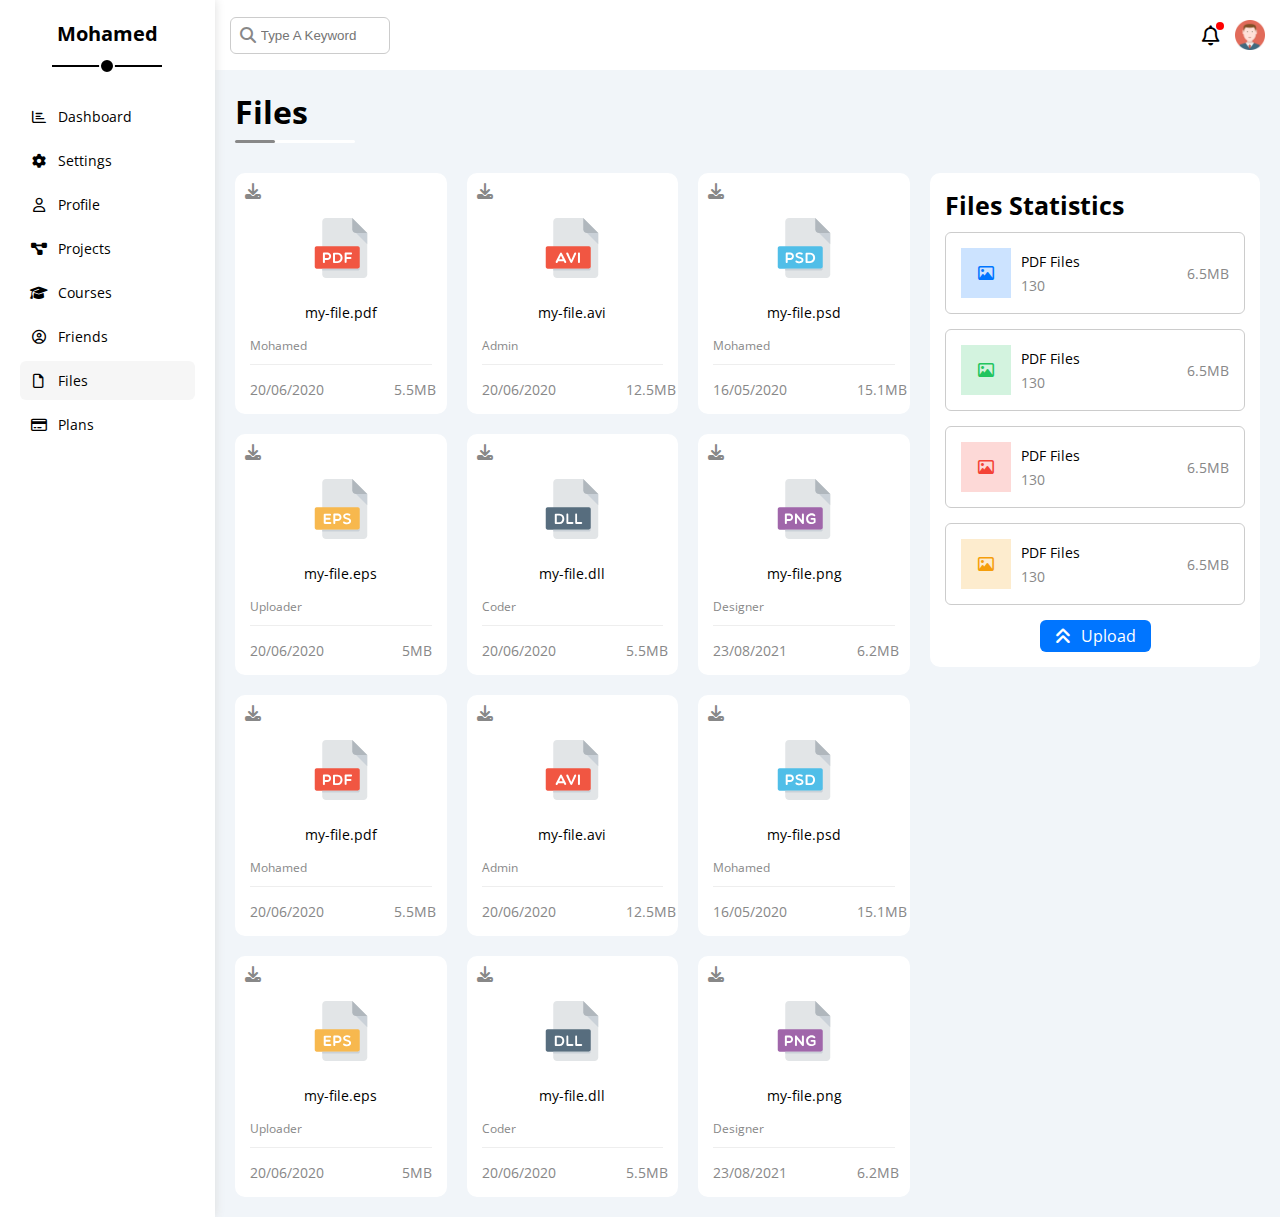
==== commit 65caa938: "Finish Project." ====
--- a/files.html
+++ b/files.html
@@ -176,6 +176,66 @@
                 <span class="d-block">6.2MB</span>
               </div>
             </div>
+            <div class="file-box p-relative rad-10 bg-white p-15">
+              <i class="fa-solid fa-download c-grey"></i>
+              <div class="txt-c mb-20 mt-30"><img class="img-60" src="imgs/pdf.svg" alt=""></div>
+              <span class="d-block mb-15 fs-14 txt-c">my-file.pdf</span>
+              <span class="d-block c-grey fs-12 mb-10">Mohamed</span>
+              <div class="date between-flex bt-eee pt-15 c-grey fs-14 gap-70">
+                <span class="d-block">20/06/2020</span>
+                <span class="d-block">5.5MB</span>
+              </div>
+            </div>
+            <div class="file-box p-relative rad-10 bg-white p-15">
+              <i class="fa-solid fa-download c-grey"></i>
+              <div class="txt-c mb-20 mt-30"><img class="img-60" src="imgs/avi.svg" alt=""></div>
+              <span class="d-block mb-15 fs-14 txt-c">my-file.avi</span>
+              <span class="d-block c-grey fs-12 mb-10">Admin</span>
+              <div class="date between-flex bt-eee pt-15 c-grey fs-14 gap-70">
+                <span class="d-block">20/06/2020</span>
+                <span class="d-block">12.5MB</span>
+              </div>
+            </div>
+            <div class="file-box p-relative rad-10 bg-white p-15">
+              <i class="fa-solid fa-download c-grey"></i>
+              <div class="txt-c mb-20 mt-30"><img class="img-60" src="imgs/psd.svg" alt=""></div>
+              <span class="d-block mb-15 fs-14 txt-c">my-file.psd</span>
+              <span class="d-block c-grey fs-12 mb-10">Mohamed</span>
+              <div class="date between-flex bt-eee pt-15 c-grey fs-14 gap-70">
+                <span class="d-block">16/05/2020</span>
+                <span class="d-block">15.1MB</span>
+              </div>
+            </div>
+            <div class="file-box p-relative rad-10 bg-white p-15">
+              <i class="fa-solid fa-download c-grey"></i>
+              <div class="txt-c mb-20 mt-30"><img class="img-60" src="imgs/eps.svg" alt=""></div>
+              <span class="d-block mb-15 fs-14 txt-c">my-file.eps</span>
+              <span class="d-block c-grey fs-12 mb-10">Uploader</span>
+              <div class="date between-flex bt-eee pt-15 c-grey fs-14 gap-70">
+                <span class="d-block">20/06/2020</span>
+                <span class="d-block">5MB</span>
+              </div>
+            </div>
+            <div class="file-box p-relative rad-10 bg-white p-15">
+              <i class="fa-solid fa-download c-grey"></i>
+              <div class="txt-c mb-20 mt-30"><img class="img-60" src="imgs/dll.svg" alt=""></div>
+              <span class="d-block mb-15 fs-14 txt-c">my-file.dll</span>
+              <span class="d-block c-grey fs-12 mb-10">Coder</span>
+              <div class="date between-flex bt-eee pt-15 c-grey fs-14 gap-70">
+                <span class="d-block">20/06/2020</span>
+                <span class="d-block">5.5MB</span>
+              </div>
+            </div>
+            <div class="file-box p-relative rad-10 bg-white p-15">
+              <i class="fa-solid fa-download c-grey"></i>
+              <div class="txt-c mb-20 mt-30"><img class="img-60" src="imgs/png.svg" alt=""></div>
+              <span class="d-block mb-15 fs-14 txt-c">my-file.png</span>
+              <span class="d-block c-grey fs-12 mb-10">Designer</span>
+              <div class="date between-flex bt-eee pt-15 c-grey fs-14 gap-70">
+                <span class="d-block">23/08/2021</span>
+                <span class="d-block">6.2MB</span>
+              </div>
+            </div>
           </div>
           <div class="stat rad-10 m-0 bg-white p-15 ">
             <h3 class="fs-25 m-0 mb-10">Files Statistics</h3>
--- a/css/master.css
+++ b/css/master.css
@@ -1172,6 +1172,7 @@
 /* Start Files Page */
 .files-page {
   display: flex;
+  align-items: start;
 }
 .files-page .files {
   grid-template-columns: repeat(auto-fill, minmax(200px, 1fr));
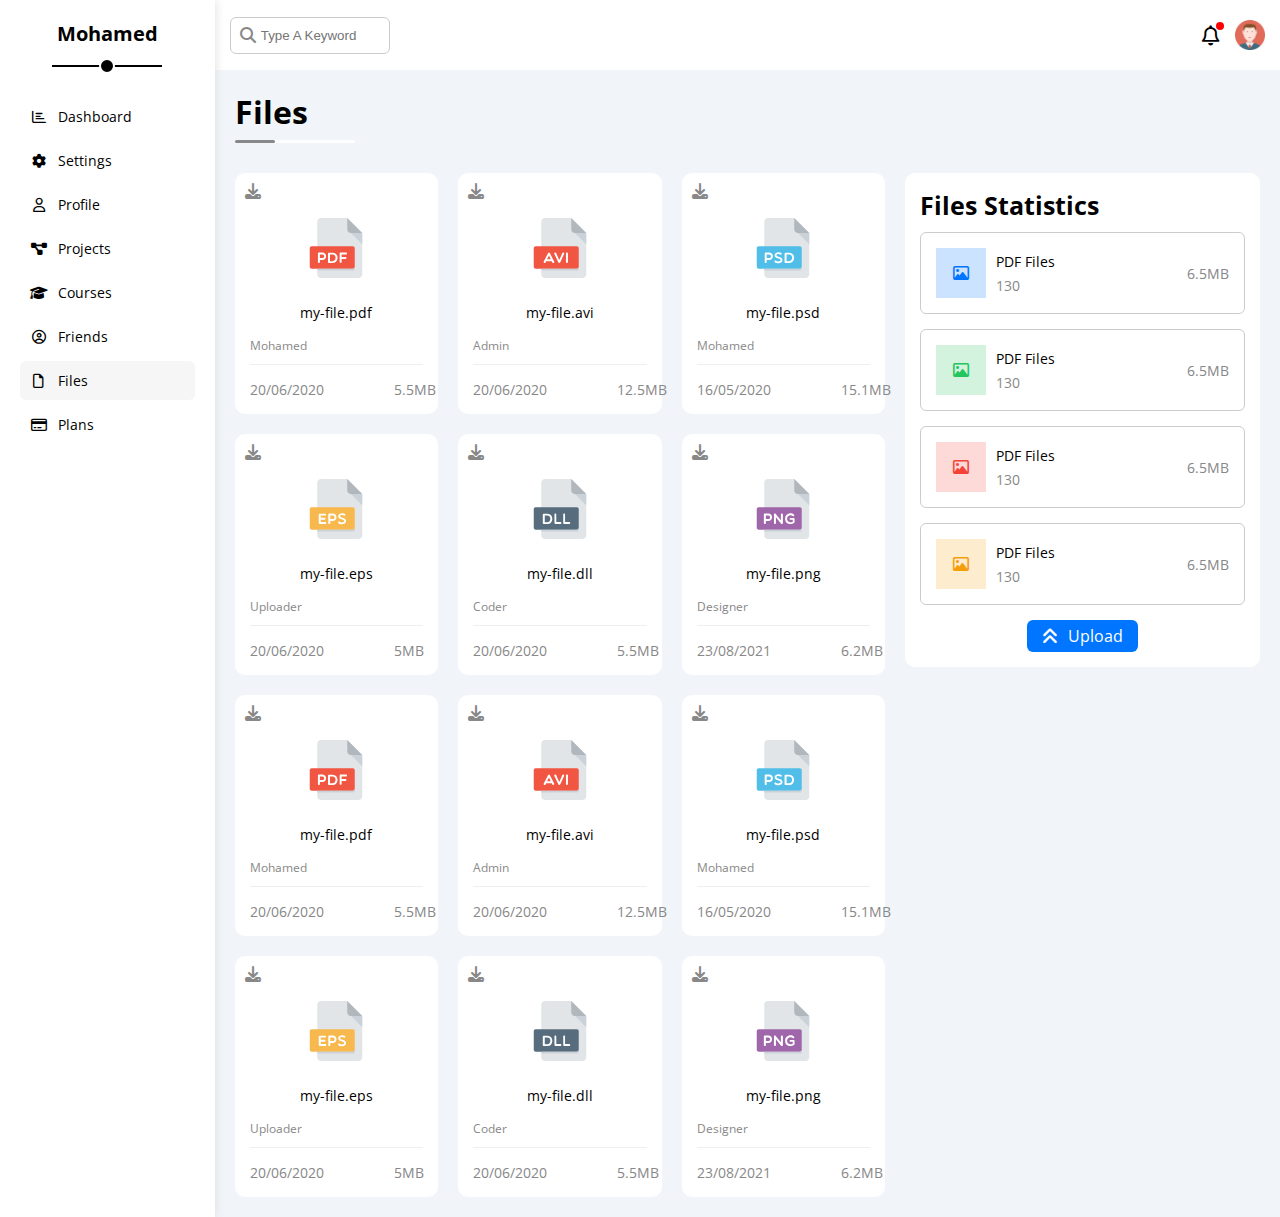
==== commit 15256688: "Finish Project." ====
--- a/files.html
+++ b/files.html
@@ -115,7 +115,7 @@
         <!-- End Head -->
         <h1 class="p-relative">Files</h1>
         <div class="files-page d-flex gap-20 m-20">
-          <div class="files m-0 d-grid gap-20 flex1">
+          <div class="files m-0 d-grid gap-20 flex2">
             <div class="file-box p-relative rad-10 bg-white p-15">
               <i class="fa-solid fa-download c-grey"></i>
               <div class="txt-c mb-20 mt-30"><img class="img-60" src="imgs/pdf.svg" alt=""></div>
@@ -237,9 +237,9 @@
               </div>
             </div>
           </div>
-          <div class="stat rad-10 m-0 bg-white p-15 ">
+          <div class="stat rad-10 m-0 bg-white p-15 flex1 ">
             <h3 class="fs-25 m-0 mb-10">Files Statistics</h3>
-            <div class="box b-ccc align-center rad-6 p-15 w-300 mb-15">
+            <div class="box b-ccc align-center rad-6 p-15 mb-15">
               <i class="fa-regular fa-image  c-white center-flex square-50 mr-10"></i>
               <div class="info fs-14">
                 <span class="d-block mb-5">PDF Files</span>
@@ -247,7 +247,7 @@
               </div>
               <span class="d-block c-grey fs-14 ml-auto">6.5MB</span>
             </div>
-            <div class="box b-ccc align-center rad-6 p-15 w-300 mb-15">
+            <div class="box b-ccc align-center rad-6 p-15 mb-15">
               <i class="fa-regular fa-image  c-white center-flex square-50 mr-10"></i>
               <div class="info fs-14">
                 <span class="d-block mb-5">PDF Files</span>
@@ -255,7 +255,7 @@
               </div>
               <span class="d-block c-grey fs-14 ml-auto">6.5MB</span>
             </div>
-            <div class="box b-ccc align-center rad-6 p-15 w-300 mb-15">
+            <div class="box b-ccc align-center rad-6 p-15 mb-15">
               <i class="fa-regular fa-image  c-white center-flex square-50 mr-10"></i>
               <div class="info fs-14">
                 <span class="d-block mb-5">PDF Files</span>
@@ -263,7 +263,7 @@
               </div>
               <span class="d-block c-grey fs-14 ml-auto">6.5MB</span>
             </div>
-            <div class="box b-ccc align-center rad-6 p-15 w-300 mb-15">
+            <div class="box b-ccc align-center rad-6 p-15 mb-15">
               <i class="fa-regular fa-image  c-white center-flex square-50 mr-10"></i>
               <div class="info fs-14">
                 <span class="d-block mb-5">PDF Files</span>
--- a/css/master.css
+++ b/css/master.css
@@ -1178,6 +1178,10 @@
   grid-template-columns: repeat(auto-fill, minmax(200px, 1fr));
 }
 @media (max-width: 767px) {
+  .files-page{
+    flex-direction: column-reverse;
+    align-items: normal;
+  }
   .files-page .files {
     grid-template-columns: minmax(200px, 1fr);
     margin: 0 10px;
